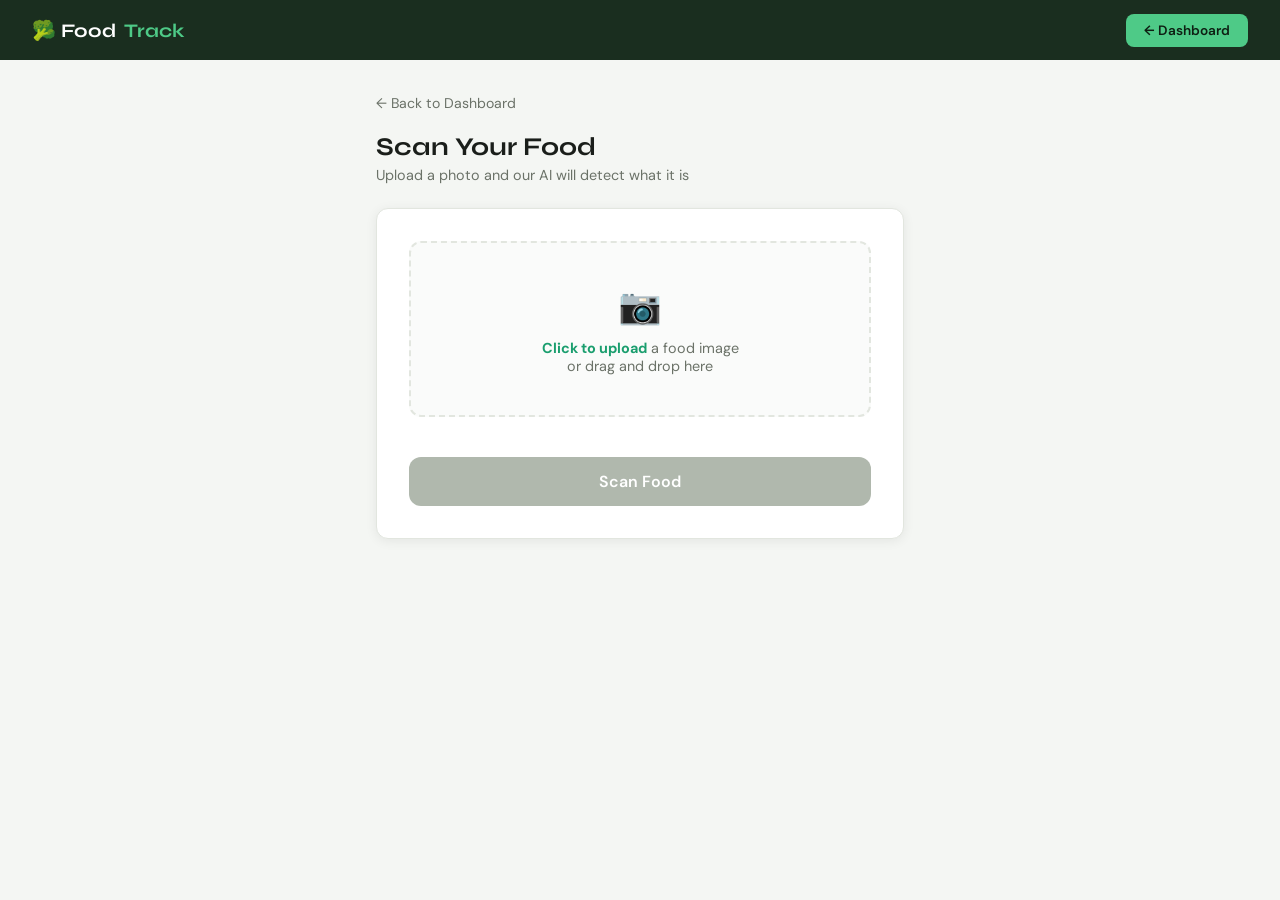
==== add_food.html @ 4a677347 "Week 1 starter files" ====
<!DOCTYPE html>
<html lang="en">
<head>
  <meta charset="UTF-8" />
  <meta name="viewport" content="width=device-width, initial-scale=1.0"/>
  <title>FoodTrack – Add Food</title>
  <link rel="stylesheet" href="style.css" />
</head>
<body>

  <!-- NAVBAR -->
  <nav>
    <div class="logo">🥦 Food<span>Track</span></div>
    <a href="index.html" class="nav-btn">← Dashboard</a>
  </nav>

  <!-- MAIN CONTENT -->
  <div class="add-food-wrapper">

    <a href="index.html" class="back-link">← Back to Dashboard</a>

    <div class="page-header">
      <h1>Scan Your Food</h1>
      <p>Upload a photo and our AI will detect what it is</p>
    </div>

    <div class="form-card">

      <!-- Upload Zone -->
      <div class="upload-zone" id="upload-zone" onclick="document.getElementById('file-input').click()">
        <div class="icon">📷</div>
        <p><strong>Click to upload</strong> a food image</p>
        <p>or drag and drop here</p>
        <img id="preview-img" src="" alt="Preview" />
      </div>
      <input type="file" id="file-input" accept="image/*" />

      <!-- Result Box (shown after detection) -->
      <div id="result-box">
        <div class="result-label">Detected Food</div>
        <div class="result-value" id="result-value">Apple 🍎</div>
      </div>

      <!-- Scan Button -->
      <button class="btn-scan" id="scan-btn" disabled onclick="scanFood()">
        Scan Food
      </button>

    </div>
  </div>

  <script>
    const fileInput   = document.getElementById('file-input');
    const uploadZone  = document.getElementById('upload-zone');
    const previewImg  = document.getElementById('preview-img');
    const scanBtn     = document.getElementById('scan-btn');
    const resultBox   = document.getElementById('result-box');
    const resultValue = document.getElementById('result-value');

    // Show image preview when a file is chosen
    fileInput.addEventListener('change', function () {
      const file = this.files[0];
      if (!file) return;

      const reader = new FileReader();
      reader.onload = function (e) {
        previewImg.src = e.target.result;
        previewImg.style.display = 'block';
        scanBtn.disabled = false;
        resultBox.style.display = 'none';
      };
      reader.readAsDataURL(file);
    });

    // Drag and drop support
    uploadZone.addEventListener('dragover', e => {
      e.preventDefault();
      uploadZone.style.borderColor = 'var(--green)';
    });

    uploadZone.addEventListener('dragleave', () => {
      uploadZone.style.borderColor = 'var(--border)';
    });

    uploadZone.addEventListener('drop', e => {
      e.preventDefault();
      uploadZone.style.borderColor = 'var(--border)';
      const file = e.dataTransfer.files[0];
      if (file && file.type.startsWith('image/')) {
        fileInput.files = e.dataTransfer.files;
        fileInput.dispatchEvent(new Event('change'));
      }
    });

    // Scan function — in Week 2 this will call the Flask API
    function scanFood() {
      scanBtn.disabled = true;
      scanBtn.textContent = 'Scanning...';
      resultBox.style.display = 'none';

      // TODO (Week 2): Replace this with a real API call to Flask
      // Example:
      // const formData = new FormData();
      // formData.append('image', fileInput.files[0]);
      // const response = await fetch('/api/detect', { method: 'POST', body: formData });
      // const data = await response.json();
      // resultValue.textContent = data.food_name;

      // Placeholder simulation for Week 1
      setTimeout(() => {
        resultValue.textContent = 'Detected: Apple 🍎 (placeholder)';
        resultBox.style.display = 'block';
        scanBtn.disabled = false;
        scanBtn.textContent = 'Scan Food';
      }, 1500);
    }
  </script>

</body>
</html>
---- style.css ----
@import url('https://fonts.googleapis.com/css2?family=DM+Sans:wght@400;500;600&family=Syne:wght@600;700&display=swap');

:root {
  --green: #1a9e6e;
  --green-light: #e6f7f1;
  --yellow: #e6a817;
  --yellow-light: #fef8e7;
  --red: #e04444;
  --red-light: #fdeaea;
  --bg: #f4f6f3;
  --card: #ffffff;
  --text: #1a1e1a;
  --muted: #6b7268;
  --border: #e2e6df;
  --nav-bg: #1a2e1f;
  --nav-text: #d4e8d8;
  --radius: 12px;
  --shadow: 0 2px 12px rgba(0,0,0,0.07);
}

* { margin: 0; padding: 0; box-sizing: border-box; }

body {
  font-family: 'DM Sans', sans-serif;
  background: var(--bg);
  color: var(--text);
  min-height: 100vh;
}

/* NAVBAR */
nav {
  background: var(--nav-bg);
  padding: 0 2rem;
  display: flex;
  align-items: center;
  justify-content: space-between;
  height: 60px;
  position: sticky;
  top: 0;
  z-index: 100;
}

nav .logo {
  font-family: 'Syne', sans-serif;
  font-size: 1.2rem;
  font-weight: 700;
  color: #ffffff;
  display: flex;
  align-items: center;
  gap: 8px;
}

nav .logo span { color: #4eca87; }

nav .nav-btn {
  background: #4eca87;
  color: #0e1f13;
  border: none;
  padding: 8px 18px;
  border-radius: 8px;
  font-family: 'DM Sans', sans-serif;
  font-weight: 600;
  font-size: 0.85rem;
  cursor: pointer;
  text-decoration: none;
  transition: background 0.2s;
}

nav .nav-btn:hover { background: #3db876; }

/* PAGE WRAPPER */
.page { padding: 2rem; max-width: 1100px; margin: 0 auto; }

/* PAGE HEADER */
.page-header { margin-bottom: 1.5rem; }
.page-header h1 {
  font-family: 'Syne', sans-serif;
  font-size: 1.6rem;
  font-weight: 700;
  color: var(--text);
}
.page-header p { color: var(--muted); font-size: 0.9rem; margin-top: 4px; }

/* SUMMARY CARDS */
.summary-cards {
  display: grid;
  grid-template-columns: repeat(3, 1fr);
  gap: 1rem;
  margin-bottom: 2rem;
}

.sum-card {
  background: var(--card);
  border-radius: var(--radius);
  padding: 1.2rem 1.4rem;
  border: 1px solid var(--border);
  box-shadow: var(--shadow);
}

.sum-card .label {
  font-size: 0.78rem;
  color: var(--muted);
  text-transform: uppercase;
  letter-spacing: 0.05em;
  font-weight: 500;
}

.sum-card .value {
  font-family: 'Syne', sans-serif;
  font-size: 2rem;
  font-weight: 700;
  margin-top: 4px;
}

.sum-card.green .value { color: var(--green); }
.sum-card.yellow .value { color: var(--yellow); }
.sum-card.red .value { color: var(--red); }

/* TABLE CARD */
.table-card {
  background: var(--card);
  border-radius: var(--radius);
  border: 1px solid var(--border);
  box-shadow: var(--shadow);
  overflow: hidden;
}

.table-card table {
  width: 100%;
  border-collapse: collapse;
}

.table-card thead {
  background: #f8faf7;
  border-bottom: 1px solid var(--border);
}

.table-card th {
  padding: 12px 16px;
  text-align: left;
  font-size: 0.78rem;
  font-weight: 600;
  color: var(--muted);
  text-transform: uppercase;
  letter-spacing: 0.05em;
}

.table-card td {
  padding: 14px 16px;
  font-size: 0.9rem;
  border-bottom: 1px solid var(--border);
  color: var(--text);
}

.table-card tr:last-child td { border-bottom: none; }
.table-card tbody tr:hover { background: #f9fbf8; }

/* STATUS BADGES */
.badge {
  display: inline-flex;
  align-items: center;
  gap: 5px;
  padding: 4px 10px;
  border-radius: 20px;
  font-size: 0.78rem;
  font-weight: 600;
}

.badge.fresh  { background: var(--green-light);  color: #0e7a50; }
.badge.soon   { background: var(--yellow-light); color: #a07010; }
.badge.expired { background: var(--red-light);   color: #b03030; }

.badge::before { content: ''; width: 7px; height: 7px; border-radius: 50%; flex-shrink: 0; }
.badge.fresh::before  { background: var(--green); }
.badge.soon::before   { background: var(--yellow); }
.badge.expired::before { background: var(--red); }

/* EMPTY STATE */
.empty-state {
  text-align: center;
  padding: 3rem 1rem;
  color: var(--muted);
}
.empty-state p { font-size: 0.9rem; margin-top: 8px; }

/* ADD FOOD PAGE */
.add-food-wrapper {
  max-width: 560px;
  margin: 2rem auto;
  padding: 0 1rem;
}

.form-card {
  background: var(--card);
  border-radius: var(--radius);
  border: 1px solid var(--border);
  box-shadow: var(--shadow);
  padding: 2rem;
}

.upload-zone {
  border: 2px dashed var(--border);
  border-radius: var(--radius);
  padding: 2.5rem 1rem;
  text-align: center;
  cursor: pointer;
  transition: border-color 0.2s, background 0.2s;
  margin-bottom: 1.5rem;
  background: #fafbfa;
}

.upload-zone:hover {
  border-color: var(--green);
  background: var(--green-light);
}

.upload-zone .icon { font-size: 2.2rem; margin-bottom: 10px; }
.upload-zone p { color: var(--muted); font-size: 0.9rem; }
.upload-zone p strong { color: var(--green); }

#file-input { display: none; }

#preview-img {
  max-width: 100%;
  max-height: 200px;
  border-radius: 8px;
  margin-top: 12px;
  display: none;
}

/* RESULT BOX */
#result-box {
  background: var(--green-light);
  border: 1px solid #a8dfc5;
  border-radius: var(--radius);
  padding: 1rem 1.2rem;
  margin-top: 1rem;
  display: none;
}

#result-box .result-label {
  font-size: 0.78rem;
  color: var(--green);
  font-weight: 600;
  text-transform: uppercase;
  letter-spacing: 0.05em;
}

#result-box .result-value {
  font-family: 'Syne', sans-serif;
  font-size: 1.3rem;
  font-weight: 700;
  color: #0e7a50;
  margin-top: 2px;
}

/* SCAN BUTTON */
.btn-scan {
  width: 100%;
  background: var(--nav-bg);
  color: #fff;
  border: none;
  padding: 14px;
  border-radius: var(--radius);
  font-family: 'DM Sans', sans-serif;
  font-size: 1rem;
  font-weight: 600;
  cursor: pointer;
  transition: background 0.2s;
  margin-top: 1rem;
}

.btn-scan:hover { background: #253d2a; }
.btn-scan:disabled { background: #b0b8ad; cursor: not-allowed; }

/* BACK LINK */
.back-link {
  display: inline-flex;
  align-items: center;
  gap: 6px;
  color: var(--muted);
  text-decoration: none;
  font-size: 0.88rem;
  margin-bottom: 1.2rem;
  transition: color 0.2s;
}
.back-link:hover { color: var(--green); }
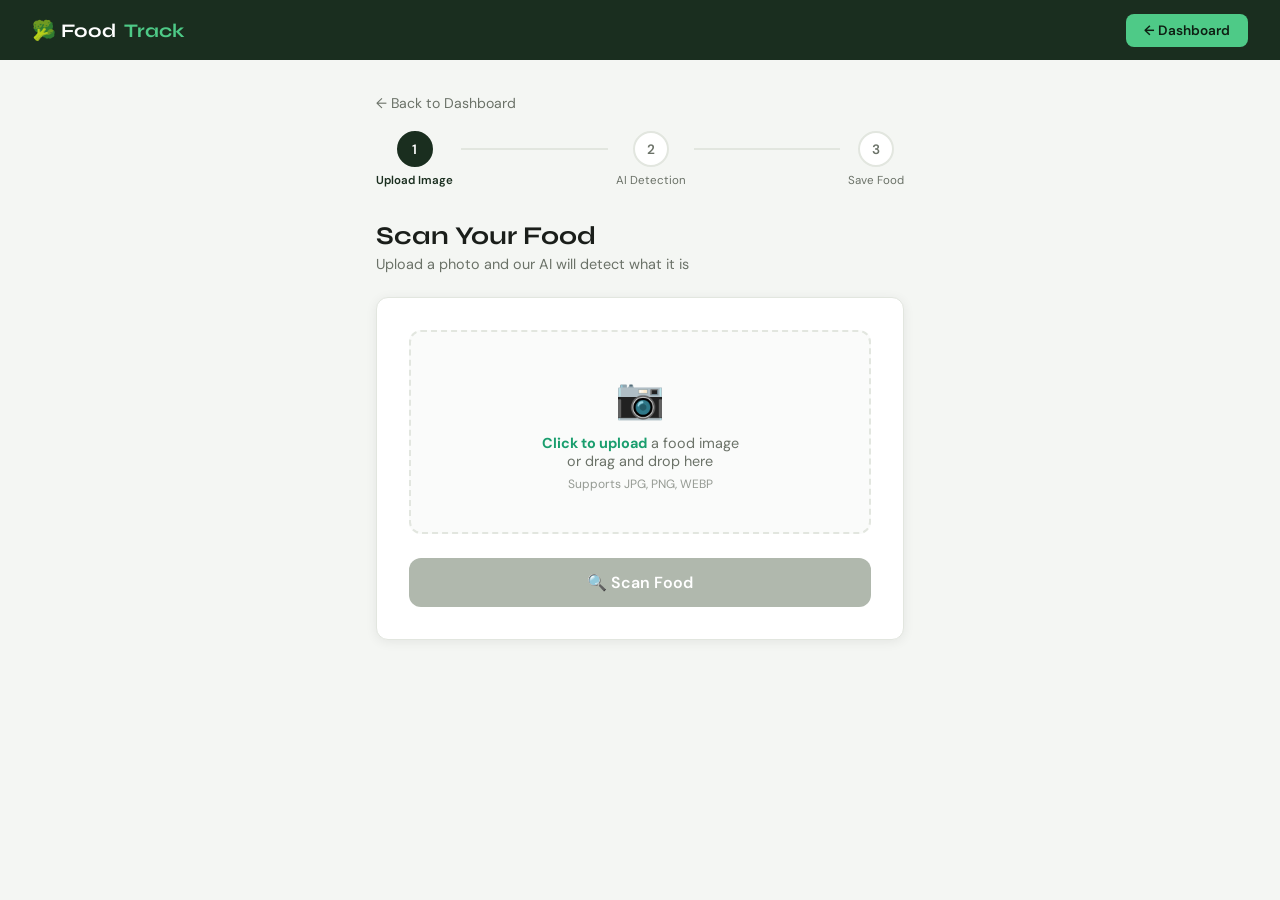
==== commit 6cc4ca40: "Week 2: connected Firebase with real field names" ====
--- a/add_food.html
+++ b/add_food.html
@@ -5,6 +5,287 @@
   <meta name="viewport" content="width=device-width, initial-scale=1.0"/>
   <title>FoodTrack – Add Food</title>
   <link rel="stylesheet" href="style.css" />
+  <style>
+    .steps-bar {
+      display: flex;
+      align-items: center;
+      justify-content: center;
+      gap: 0;
+      margin-bottom: 2rem;
+    }
+
+    .step {
+      display: flex;
+      flex-direction: column;
+      align-items: center;
+      gap: 6px;
+    }
+
+    .step-circle {
+      width: 36px;
+      height: 36px;
+      border-radius: 50%;
+      border: 2px solid var(--border);
+      background: var(--card);
+      color: var(--muted);
+      font-weight: 600;
+      font-size: 0.85rem;
+      display: flex;
+      align-items: center;
+      justify-content: center;
+      transition: all 0.3s;
+    }
+
+    .step.active .step-circle  { background: var(--nav-bg); border-color: var(--nav-bg); color: #fff; }
+    .step.done .step-circle    { background: var(--green);  border-color: var(--green);  color: #fff; }
+
+    .step-label {
+      font-size: 0.72rem;
+      color: var(--muted);
+      white-space: nowrap;
+    }
+
+    .step.active .step-label { color: var(--nav-bg); font-weight: 600; }
+    .step.done .step-label   { color: var(--green); }
+
+    .step-line {
+      flex: 1;
+      height: 2px;
+      background: var(--border);
+      margin: 0 8px;
+      margin-bottom: 22px;
+      transition: background 0.3s;
+      min-width: 40px;
+    }
+
+    .step-line.done { background: var(--green); }
+
+    /* UPLOAD ZONE */
+    .upload-zone {
+      border: 2px dashed var(--border);
+      border-radius: var(--radius);
+      padding: 2.5rem 1rem;
+      text-align: center;
+      cursor: pointer;
+      transition: all 0.2s;
+      background: #fafbfa;
+      position: relative;
+    }
+
+    .upload-zone:hover, .upload-zone.dragover {
+      border-color: var(--green);
+      background: var(--green-light);
+    }
+
+    .upload-zone .icon { font-size: 2.5rem; margin-bottom: 10px; }
+    .upload-zone p { color: var(--muted); font-size: 0.9rem; }
+    .upload-zone p strong { color: var(--green); }
+    .upload-zone .file-types { font-size: 0.75rem; color: var(--muted); margin-top: 6px; opacity: 0.7; }
+
+    #file-input { display: none; }
+
+    #preview-container {
+      display: none;
+      margin-top: 14px;
+      position: relative;
+    }
+
+    #preview-img {
+      width: 100%;
+      max-height: 220px;
+      object-fit: cover;
+      border-radius: 8px;
+      border: 1px solid var(--border);
+    }
+
+    .preview-change {
+      position: absolute;
+      top: 8px;
+      right: 8px;
+      background: rgba(0,0,0,0.55);
+      color: #fff;
+      border: none;
+      padding: 5px 10px;
+      border-radius: 6px;
+      font-size: 0.75rem;
+      cursor: pointer;
+    }
+
+    /* SCAN BUTTON */
+    .btn-scan {
+      width: 100%;
+      background: var(--nav-bg);
+      color: #fff;
+      border: none;
+      padding: 14px;
+      border-radius: var(--radius);
+      font-family: 'DM Sans', sans-serif;
+      font-size: 1rem;
+      font-weight: 600;
+      cursor: pointer;
+      transition: background 0.2s;
+      margin-top: 1rem;
+      display: flex;
+      align-items: center;
+      justify-content: center;
+      gap: 8px;
+    }
+
+    .btn-scan:hover    { background: #253d2a; }
+    .btn-scan:disabled { background: #b0b8ad; cursor: not-allowed; }
+
+    /* SCANNING ANIMATION */
+    .scan-loader {
+      width: 18px;
+      height: 18px;
+      border: 2px solid rgba(255,255,255,0.3);
+      border-top-color: #fff;
+      border-radius: 50%;
+      animation: spin 0.7s linear infinite;
+      display: none;
+    }
+
+    @keyframes spin { to { transform: rotate(360deg); } }
+
+    /* RESULT BOX */
+    #result-box {
+      display: none;
+      margin-top: 1.2rem;
+      border-radius: var(--radius);
+      overflow: hidden;
+      animation: fadeUp 0.4s ease;
+    }
+
+    @keyframes fadeUp {
+      from { opacity:0; transform: translateY(10px); }
+      to   { opacity:1; transform: translateY(0); }
+    }
+
+    .result-header {
+      background: var(--green);
+      color: #fff;
+      padding: 10px 16px;
+      font-size: 0.82rem;
+      font-weight: 600;
+      letter-spacing: 0.05em;
+      text-transform: uppercase;
+      display: flex;
+      align-items: center;
+      gap: 6px;
+    }
+
+    .result-body {
+      background: var(--green-light);
+      border: 1px solid #a8dfc5;
+      border-top: none;
+      padding: 1rem 1.2rem;
+    }
+
+    .result-food-name {
+      font-family: 'Syne', sans-serif;
+      font-size: 1.4rem;
+      font-weight: 700;
+      color: #0e7a50;
+    }
+
+    .result-confidence {
+      font-size: 0.8rem;
+      color: var(--green);
+      margin-top: 2px;
+    }
+
+    /* MANUAL FORM */
+    #manual-form {
+      display: none;
+      margin-top: 1.2rem;
+      animation: fadeUp 0.4s ease;
+    }
+
+    .form-group {
+      margin-bottom: 1rem;
+    }
+
+    .form-group label {
+      display: block;
+      font-size: 0.82rem;
+      font-weight: 600;
+      color: var(--muted);
+      margin-bottom: 6px;
+      text-transform: uppercase;
+      letter-spacing: 0.04em;
+    }
+
+    .form-group input {
+      width: 100%;
+      padding: 10px 14px;
+      border: 1px solid var(--border);
+      border-radius: 8px;
+      font-family: 'DM Sans', sans-serif;
+      font-size: 0.9rem;
+      color: var(--text);
+      background: var(--card);
+      outline: none;
+      transition: border-color 0.2s;
+    }
+
+    .form-group input:focus { border-color: var(--green); }
+
+    .btn-save {
+      width: 100%;
+      background: var(--green);
+      color: #fff;
+      border: none;
+      padding: 14px;
+      border-radius: var(--radius);
+      font-family: 'DM Sans', sans-serif;
+      font-size: 1rem;
+      font-weight: 600;
+      cursor: pointer;
+      transition: background 0.2s;
+      margin-top: 0.5rem;
+    }
+
+    .btn-save:hover { background: #0e7a50; }
+
+    /* TOAST */
+    #toast {
+      position: fixed;
+      bottom: 24px;
+      right: 24px;
+      background: var(--nav-bg);
+      color: #fff;
+      padding: 12px 20px;
+      border-radius: 10px;
+      font-size: 0.88rem;
+      opacity: 0;
+      transform: translateY(10px);
+      transition: all 0.3s ease;
+      z-index: 999;
+      pointer-events: none;
+    }
+
+    #toast.show { opacity: 1; transform: translateY(0); }
+
+    .divider {
+      text-align: center;
+      color: var(--muted);
+      font-size: 0.8rem;
+      margin: 1rem 0;
+      position: relative;
+    }
+
+    .divider::before, .divider::after {
+      content: '';
+      position: absolute;
+      top: 50%;
+      width: 42%;
+      height: 1px;
+      background: var(--border);
+    }
+
+    .divider::before { left: 0; }
+    .divider::after  { right: 0; }
+  </style>
 </head>
 <body>
 
@@ -14,10 +295,27 @@
     <a href="index.html" class="nav-btn">← Dashboard</a>
   </nav>
 
-  <!-- MAIN CONTENT -->
   <div class="add-food-wrapper">
 
     <a href="index.html" class="back-link">← Back to Dashboard</a>
+
+    <!-- Step Progress Bar -->
+    <div class="steps-bar">
+      <div class="step active" id="step1">
+        <div class="step-circle">1</div>
+        <div class="step-label">Upload Image</div>
+      </div>
+      <div class="step-line" id="line1"></div>
+      <div class="step" id="step2">
+        <div class="step-circle">2</div>
+        <div class="step-label">AI Detection</div>
+      </div>
+      <div class="step-line" id="line2"></div>
+      <div class="step" id="step3">
+        <div class="step-circle">3</div>
+        <div class="step-label">Save Food</div>
+      </div>
+    </div>
 
     <div class="page-header">
       <h1>Scan Your Food</h1>
@@ -31,60 +329,96 @@
         <div class="icon">📷</div>
         <p><strong>Click to upload</strong> a food image</p>
         <p>or drag and drop here</p>
-        <img id="preview-img" src="" alt="Preview" />
+        <p class="file-types">Supports JPG, PNG, WEBP</p>
+        <div id="preview-container">
+          <img id="preview-img" src="" alt="Preview" />
+          <button class="preview-change" onclick="event.stopPropagation(); document.getElementById('file-input').click()">Change</button>
+        </div>
       </div>
       <input type="file" id="file-input" accept="image/*" />
 
-      <!-- Result Box (shown after detection) -->
-      <div id="result-box">
-        <div class="result-label">Detected Food</div>
-        <div class="result-value" id="result-value">Apple 🍎</div>
-      </div>
-
       <!-- Scan Button -->
       <button class="btn-scan" id="scan-btn" disabled onclick="scanFood()">
-        Scan Food
+        <span id="scan-label">🔍 Scan Food</span>
+        <div class="scan-loader" id="scan-loader"></div>
       </button>
+
+      <!-- Result Box -->
+      <div id="result-box">
+        <div class="result-header">✅ Food Detected!</div>
+        <div class="result-body">
+          <div class="result-food-name" id="result-food-name">Apple 🍎</div>
+          <div class="result-confidence" id="result-confidence">Confidence: 94%</div>
+        </div>
+      </div>
+
+      <div class="divider" id="manual-divider" style="display:none">or edit manually</div>
+
+      <!-- Manual Save Form -->
+      <div id="manual-form">
+        <div class="form-group">
+          <label>Food Name</label>
+          <input type="text" id="input-food-name" placeholder="e.g. Apple" />
+        </div>
+        <div class="form-group">
+          <label>Date Added</label>
+          <input type="date" id="input-date-added" />
+        </div>
+        <div class="form-group">
+          <label>Expiry Date</label>
+          <input type="date" id="input-expiry-date" />
+        </div>
+        <button class="btn-save" onclick="saveFood()">💾 Save to Dashboard</button>
+      </div>
 
     </div>
   </div>
 
+  <div id="toast"></div>
+
   <script>
-    const fileInput   = document.getElementById('file-input');
-    const uploadZone  = document.getElementById('upload-zone');
-    const previewImg  = document.getElementById('preview-img');
-    const scanBtn     = document.getElementById('scan-btn');
-    const resultBox   = document.getElementById('result-box');
-    const resultValue = document.getElementById('result-value');
-
-    // Show image preview when a file is chosen
+    const fileInput      = document.getElementById('file-input');
+    const uploadZone     = document.getElementById('upload-zone');
+    const previewCont    = document.getElementById('preview-container');
+    const previewImg     = document.getElementById('preview-img');
+    const scanBtn        = document.getElementById('scan-btn');
+    const scanLabel      = document.getElementById('scan-label');
+    const scanLoader     = document.getElementById('scan-loader');
+    const resultBox      = document.getElementById('result-box');
+    const resultFoodName = document.getElementById('result-food-name');
+    const resultConf     = document.getElementById('result-confidence');
+    const manualForm     = document.getElementById('manual-form');
+    const manualDivider  = document.getElementById('manual-divider');
+
+    // Set today's date as default
+    const today = new Date().toISOString().split('T')[0];
+    document.getElementById('input-date-added').value = today;
+
+    // File input change
     fileInput.addEventListener('change', function () {
       const file = this.files[0];
       if (!file) return;
-
       const reader = new FileReader();
       reader.onload = function (e) {
         previewImg.src = e.target.result;
-        previewImg.style.display = 'block';
+        previewCont.style.display = 'block';
         scanBtn.disabled = false;
         resultBox.style.display = 'none';
+        manualForm.style.display = 'none';
+        manualDivider.style.display = 'none';
       };
       reader.readAsDataURL(file);
     });
 
-    // Drag and drop support
+    // Drag and drop
     uploadZone.addEventListener('dragover', e => {
       e.preventDefault();
-      uploadZone.style.borderColor = 'var(--green)';
+      uploadZone.classList.add('dragover');
     });
-
-    uploadZone.addEventListener('dragleave', () => {
-      uploadZone.style.borderColor = 'var(--border)';
-    });
-
+    uploadZone.addEventListener('dragleave', () => uploadZone.classList.remove('dragover'));
     uploadZone.addEventListener('drop', e => {
       e.preventDefault();
-      uploadZone.style.borderColor = 'var(--border)';
+      uploadZone.classList.remove('dragover');
       const file = e.dataTransfer.files[0];
       if (file && file.type.startsWith('image/')) {
         fileInput.files = e.dataTransfer.files;
@@ -92,27 +426,81 @@
       }
     });
 
-    // Scan function — in Week 2 this will call the Flask API
+    // Step progress
+    function setStep(n) {
+      for (let i = 1; i <= 3; i++) {
+        const step = document.getElementById('step' + i);
+        step.classList.remove('active', 'done');
+        if (i < n)  step.classList.add('done');
+        if (i === n) step.classList.add('active');
+      }
+      for (let i = 1; i <= 2; i++) {
+        const line = document.getElementById('line' + i);
+        line.classList.toggle('done', i < n);
+      }
+    }
+
+    // Scan food
     function scanFood() {
       scanBtn.disabled = true;
-      scanBtn.textContent = 'Scanning...';
+      scanLabel.style.display = 'none';
+      scanLoader.style.display = 'block';
       resultBox.style.display = 'none';
-
-      // TODO (Week 2): Replace this with a real API call to Flask
-      // Example:
+      manualForm.style.display = 'none';
+      manualDivider.style.display = 'none';
+      setStep(2);
+
+      // TODO (connect to Flask API in next step):
       // const formData = new FormData();
       // formData.append('image', fileInput.files[0]);
-      // const response = await fetch('/api/detect', { method: 'POST', body: formData });
-      // const data = await response.json();
-      // resultValue.textContent = data.food_name;
-
-      // Placeholder simulation for Week 1
+      // const res = await fetch('http://localhost:5000/api/detect', { method:'POST', body: formData });
+      // const data = await res.json();
+      // showResult(data.food_name, data.confidence);
+
+      // Placeholder simulation for now
       setTimeout(() => {
-        resultValue.textContent = 'Detected: Apple 🍎 (placeholder)';
-        resultBox.style.display = 'block';
+        scanLabel.style.display = 'inline';
+        scanLoader.style.display = 'none';
         scanBtn.disabled = false;
-        scanBtn.textContent = 'Scan Food';
-      }, 1500);
+        showResult('Apple', 94);
+        setStep(3);
+      }, 2000);
+    }
+
+    function showResult(foodName, confidence) {
+      resultFoodName.textContent = foodName;
+      resultConf.textContent = 'Confidence: ' + confidence + '%';
+      resultBox.style.display = 'block';
+      manualDivider.style.display = 'block';
+      manualForm.style.display = 'block';
+      document.getElementById('input-food-name').value = foodName;
+      // Set default expiry 7 days from today
+      const expiry = new Date();
+      expiry.setDate(expiry.getDate() + 7);
+      document.getElementById('input-expiry-date').value = expiry.toISOString().split('T')[0];
+    }
+
+    function saveFood() {
+      const name   = document.getElementById('input-food-name').value.trim();
+      const added  = document.getElementById('input-date-added').value;
+      const expiry = document.getElementById('input-expiry-date').value;
+
+      if (!name || !added || !expiry) {
+        showToast('⚠️ Please fill in all fields!');
+        return;
+      }
+
+      // TODO (Week 3): Send to Firebase via Flask API
+      // For now, save to localStorage as placeholder
+      showToast('✅ ' + name + ' saved to dashboard!');
+      setTimeout(() => window.location.href = 'index.html', 1500);
+    }
+
+    function showToast(msg) {
+      const toast = document.getElementById('toast');
+      toast.textContent = msg;
+      toast.classList.add('show');
+      setTimeout(() => toast.classList.remove('show'), 2500);
     }
   </script>
 
